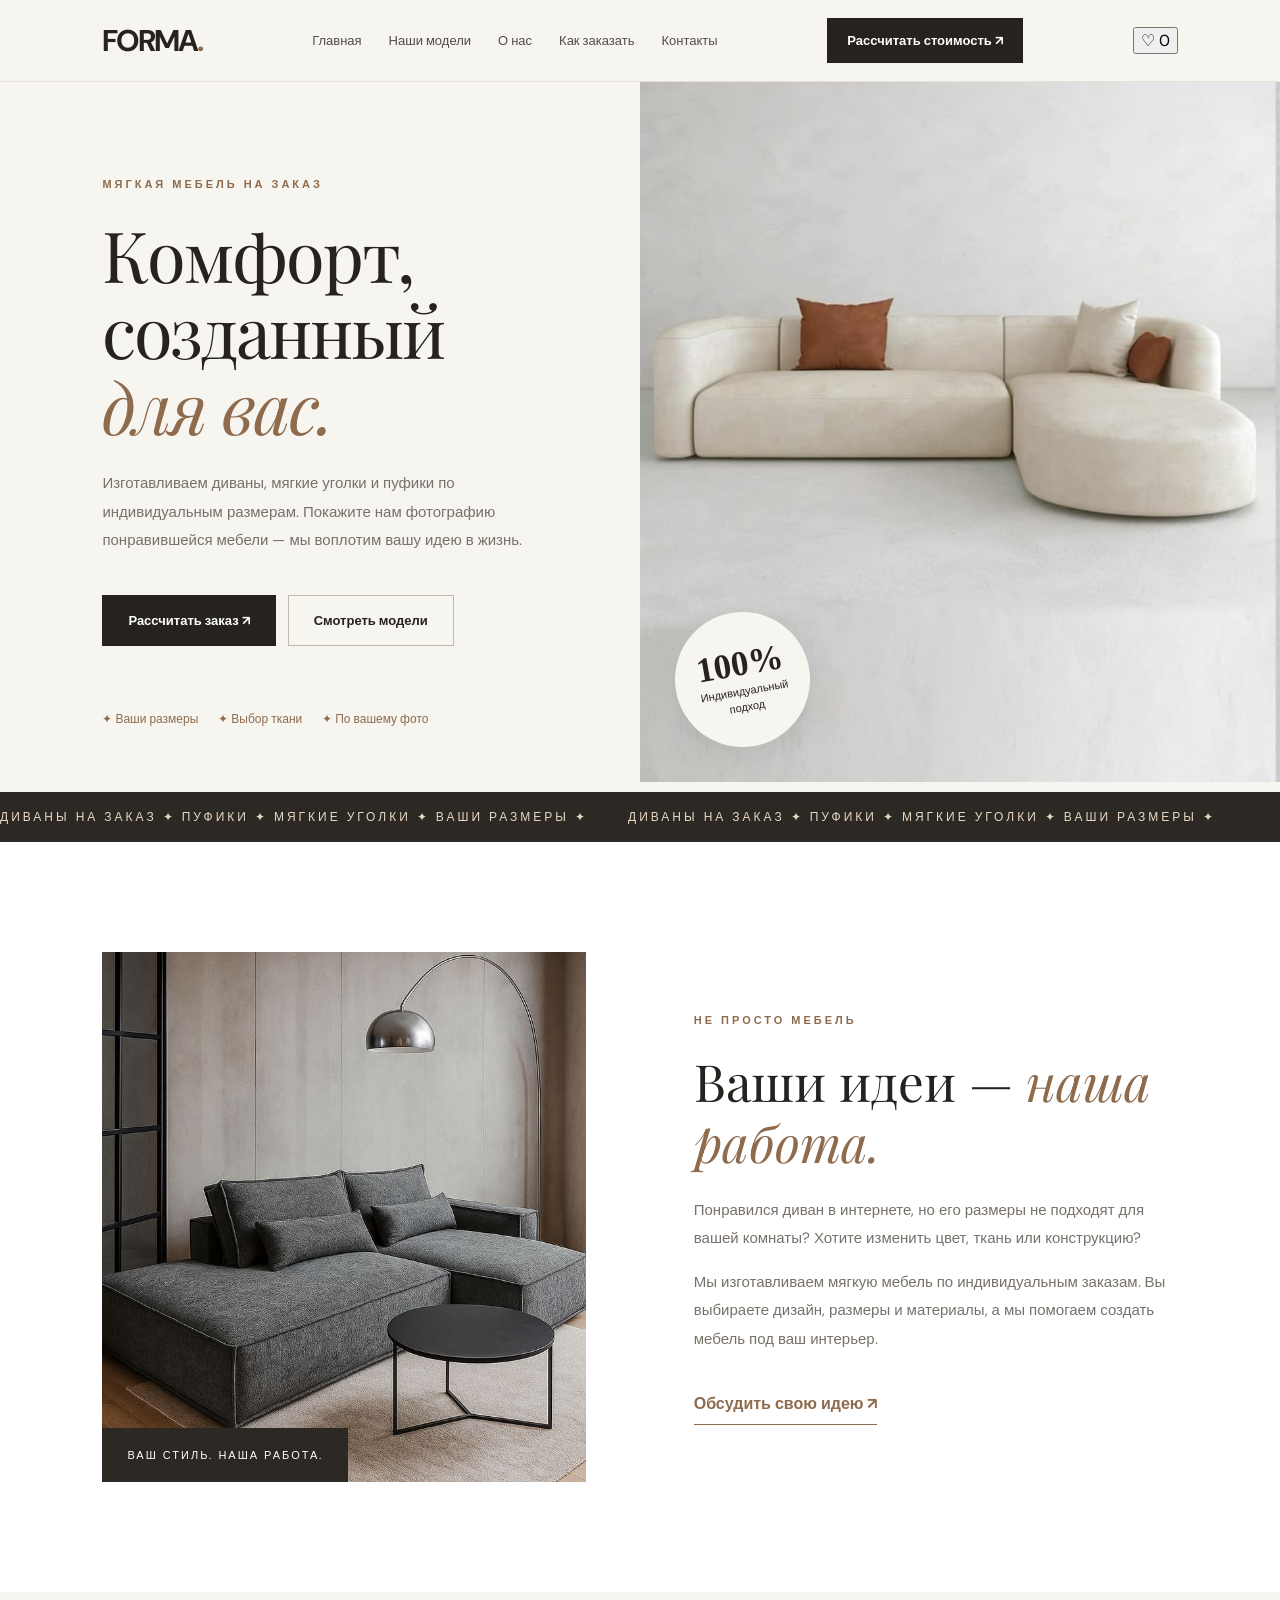
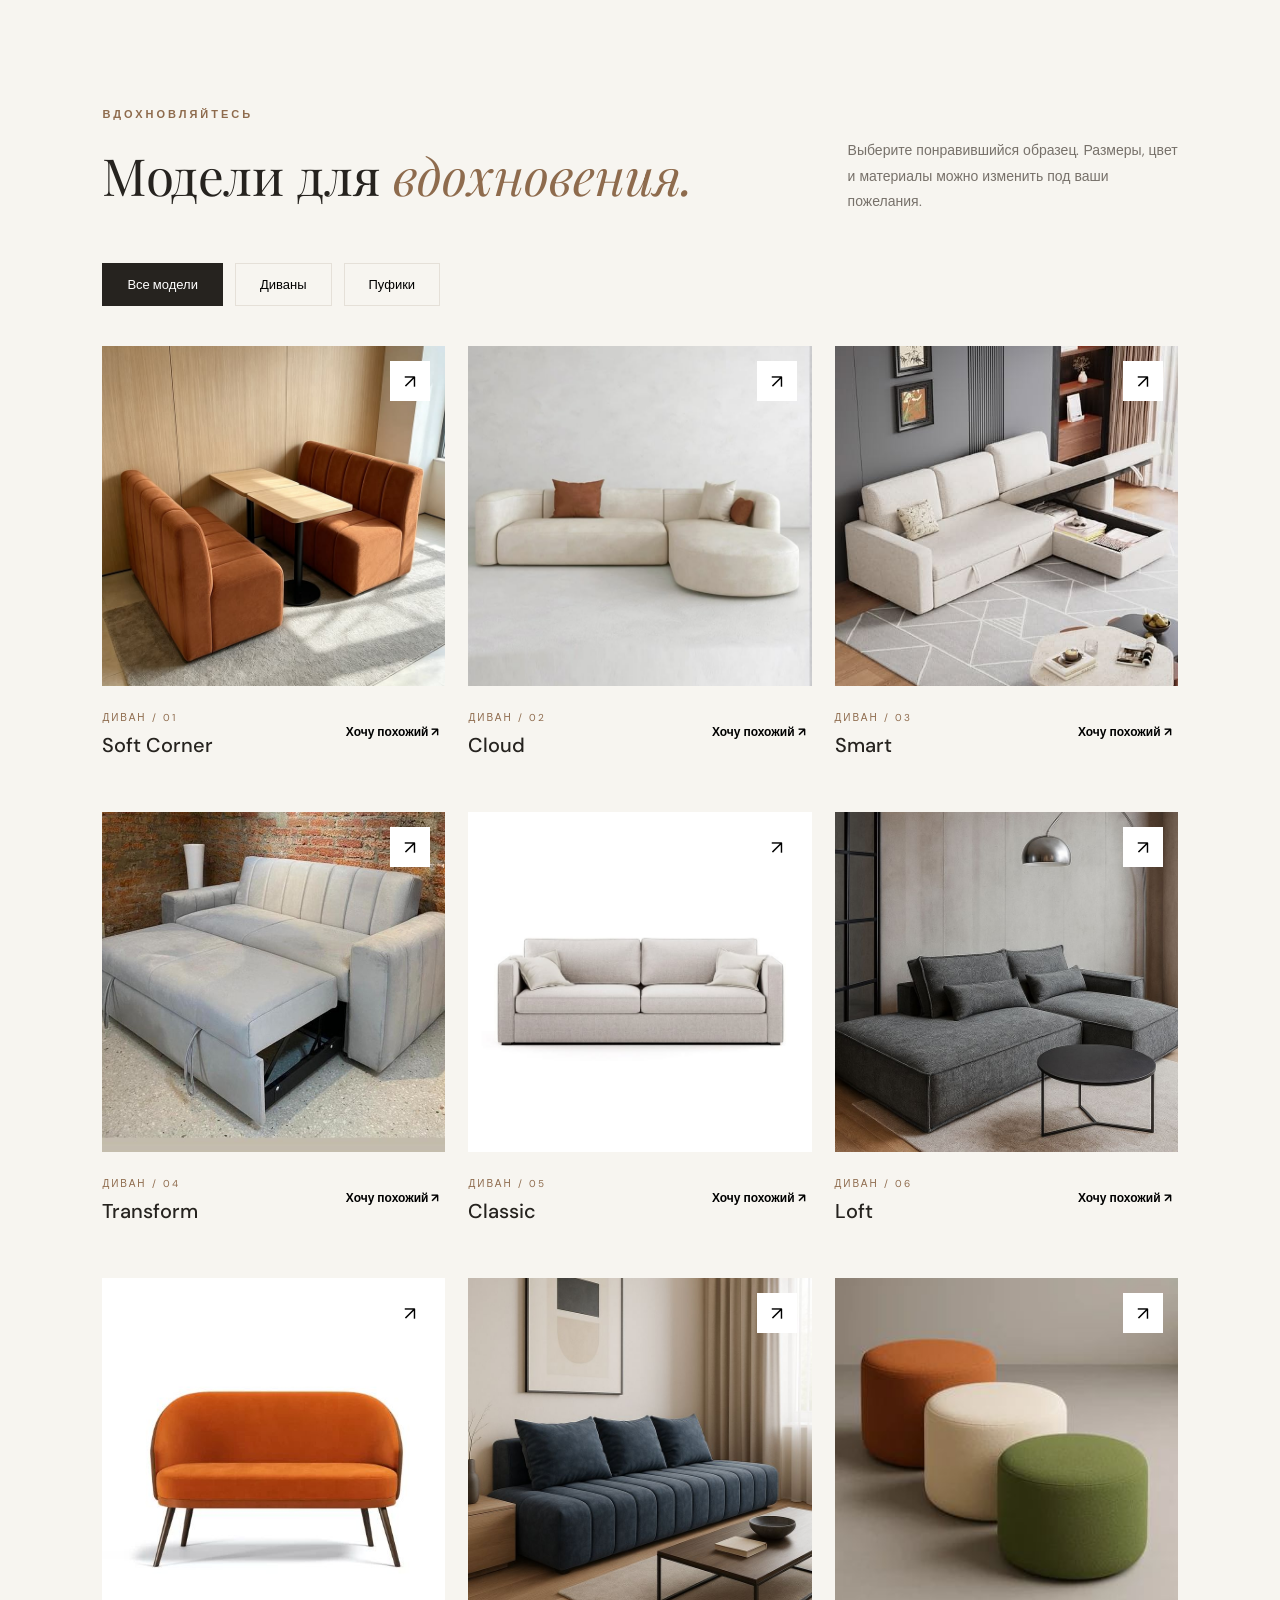
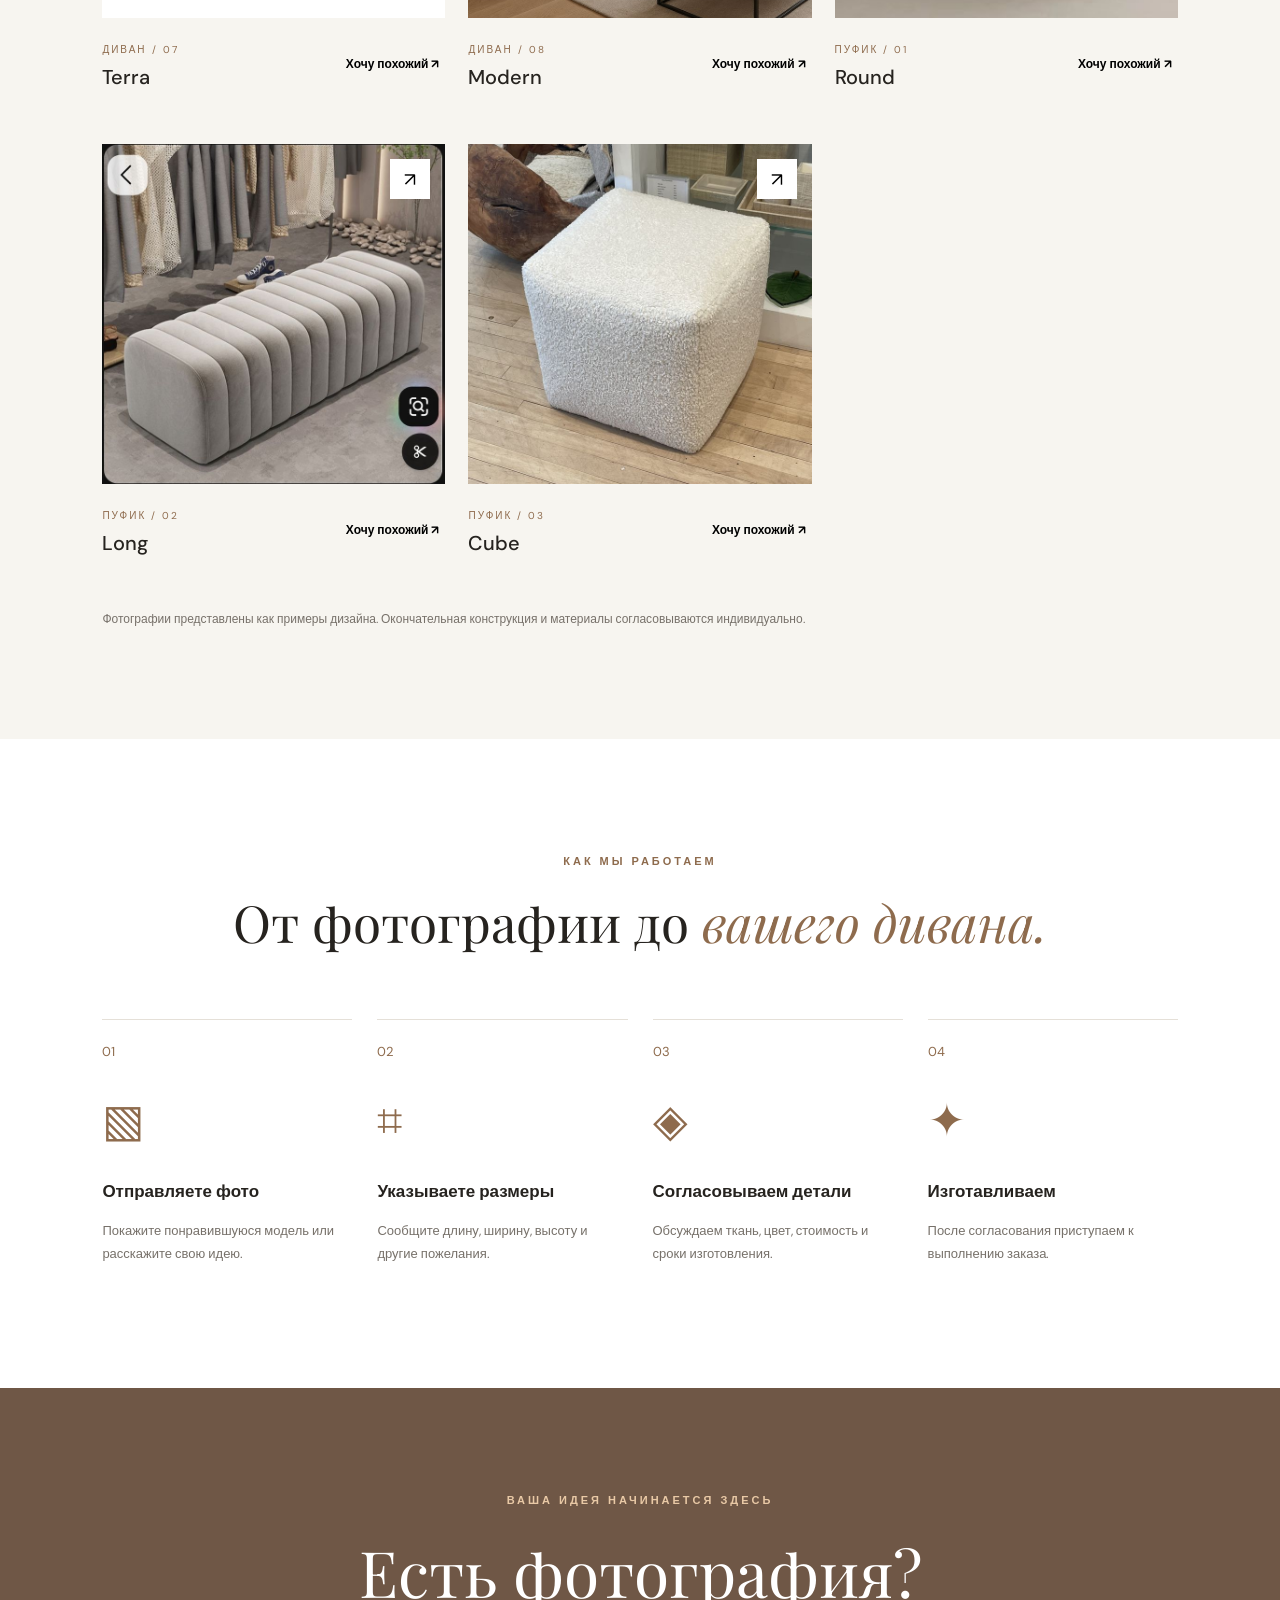
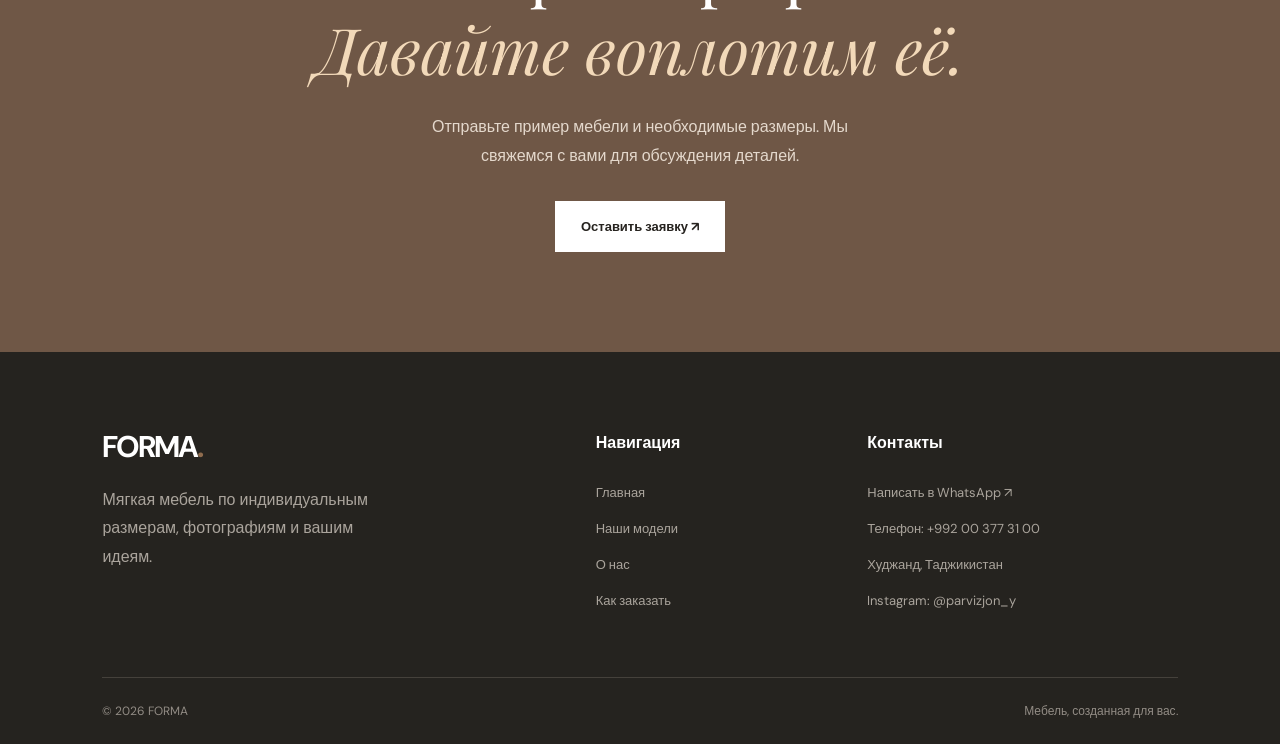
==== index.html @ aa1c5885 "Add files via upload" ====
<!DOCTYPE html>
<html lang="ru">
<head>
    <meta charset="UTF-8">
    <meta name="viewport" content="width=device-width, initial-scale=1.0">
    <title>FORMA — Мягкая мебель на заказ</title>
    <link rel="stylesheet" href="style.css">
    <script src="script.js" defer></script>
</head>
<body>

<header class="header">
    <a href="#home" class="logo">FORMA<span>.</span></a>

    <nav class="nav" id="nav">
        <a href="#home">Главная</a>
        <a href="#gallery">Наши модели</a>
        <a href="#about">О нас</a>
        <a href="#steps">Как заказать</a>
        <a href="#contacts">Контакты</a>
    </nav>

    <button class="btn btn-dark header-order open-order">
        Рассчитать стоимость ↗
    </button>

    <button class="favorites-header" id="favoritesButton"
        type="button" aria-label="Показать избранное">
    ♡
    <span id="favoritesCount">0</span>
</button>

    <button class="menu-btn" id="menuBtn" aria-label="Меню">☰</button>
</header>

<main>

    <!-- ГЛАВНЫЙ ЭКРАН -->

    <section class="hero" id="home">

        <div class="hero-content">
            <span class="eyebrow">МЯГКАЯ МЕБЕЛЬ НА ЗАКАЗ</span>

            <h1>
                Комфорт,
                созданный
                <em>для вас.</em>
            </h1>

            <p>
                Изготавливаем диваны, мягкие уголки и пуфики
                по индивидуальным размерам.
                Покажите нам фотографию понравившейся мебели —
                мы воплотим вашу идею в жизнь.
            </p>

            <div class="hero-buttons">
                <button class="btn btn-dark open-order">
                    Рассчитать заказ ↗
                </button>

                <a href="#gallery" class="btn btn-outline">
                    Смотреть модели
                </a>
            </div>

            <div class="hero-features">
                <span>✦ Ваши размеры</span>
                <span>✦ Выбор ткани</span>
                <span>✦ По вашему фото</span>
            </div>
        </div>

        <div class="hero-image">
            <img src="images/divan2.jpg" alt="Мягкая мебель на заказ">

            <div class="hero-badge">
                <strong>100%</strong>
                <span>Индивидуальный подход</span>
            </div>
        </div>

    </section>

    <!-- БЕГУЩАЯ СТРОКА -->

    <div class="marquee">
        <div class="marquee-track">
            <span>ДИВАНЫ НА ЗАКАЗ ✦ ПУФИКИ ✦ МЯГКИЕ УГОЛКИ ✦ ВАШИ РАЗМЕРЫ ✦ </span>
            <span>ДИВАНЫ НА ЗАКАЗ ✦ ПУФИКИ ✦ МЯГКИЕ УГОЛКИ ✦ ВАШИ РАЗМЕРЫ ✦ </span>
        </div>
    </div>

    <!-- О НАС -->

    <section class="about section" id="about">

        <div class="about-image">
            <img src="images/divan6.jpg" alt="Современный диван">
            <div class="image-caption">ВАШ СТИЛЬ. НАША РАБОТА.</div>
        </div>

        <div class="about-content">
            <span class="eyebrow">НЕ ПРОСТО МЕБЕЛЬ</span>

            <h2>Ваши идеи — <em>наша работа.</em></h2>

            <p>
                Понравился диван в интернете, но его размеры
                не подходят для вашей комнаты? Хотите изменить
                цвет, ткань или конструкцию?
            </p>

            <p>
                Мы изготавливаем мягкую мебель по индивидуальным
                заказам. Вы выбираете дизайн, размеры и материалы,
                а мы помогаем создать мебель под ваш интерьер.
            </p>

            <button class="text-button open-order">
                Обсудить свою идею ↗
            </button>
        </div>

    </section>

    <!-- ГАЛЕРЕЯ -->

    <section class="gallery-section section" id="gallery">

        <div class="section-heading">
            <div>
                <span class="eyebrow">ВДОХНОВЛЯЙТЕСЬ</span>
                <h2>Модели для <em>вдохновения.</em></h2>
            </div>

            <p>
                Выберите понравившийся образец.
                Размеры, цвет и материалы можно
                изменить под ваши пожелания.
            </p>
        </div>

        <div class="filters">
            <button class="filter active" data-filter="all">Все модели</button>
            <button class="filter" data-filter="sofa">Диваны</button>
            <button class="filter" data-filter="puff">Пуфики</button>
        </div>

        <div class="gallery-grid">

            <!-- ДИВАН 1 -->
            <article class="product" data-category="sofa" data-name="Soft Corner">
                <div class="product-image">
                    <img src="images/divan1.jpg" alt="Диван Soft Corner" loading="lazy">
                    <button class="zoom-btn" aria-label="Увеличить">↗</button>
                    <button class="favorite-btn"
        type="button"
        aria-label="Добавить в избранное"
        aria-pressed="false">
    ♡
</button>   
                </div>
                <div class="product-info">
                    <div><small>ДИВАН / 01</small><h3>Soft Corner</h3></div>
                    <button class="choose-btn">Хочу похожий ↗</button>
                </div>
            </article>

            <!-- ДИВАН 2 -->
            <article class="product" data-category="sofa" data-name="Cloud">
                <div class="product-image">
                    <img src="images/divan2.jpg" alt="Диван Cloud" loading="lazy">
                    <button class="zoom-btn" aria-label="Увеличить">↗</button>
                </div>
                <div class="product-info">
                    <div><small>ДИВАН / 02</small><h3>Cloud</h3></div>
                    <button class="choose-btn">Хочу похожий ↗</button>
                </div>
            </article>

            <!-- ДИВАН 3 -->
            <article class="product" data-category="sofa" data-name="Smart">
                <div class="product-image">
                    <img src="images/divan3.jpg" alt="Диван Smart" loading="lazy">
                    <button class="zoom-btn" aria-label="Увеличить">↗</button>
                </div>
                <div class="product-info">
                    <div><small>ДИВАН / 03</small><h3>Smart</h3></div>
                    <button class="choose-btn">Хочу похожий ↗</button>
                </div>
            </article>

            <!-- ДИВАН 4 -->
            <article class="product" data-category="sofa" data-name="Transform">
                <div class="product-image">
                    <img src="images/divan4.jpg" alt="Диван Transform" loading="lazy">
                    <button class="zoom-btn" aria-label="Увеличить">↗</button>
                </div>
                <div class="product-info">
                    <div><small>ДИВАН / 04</small><h3>Transform</h3></div>
                    <button class="choose-btn">Хочу похожий ↗</button>
                </div>
            </article>

            <!-- ДИВАН 5 -->
            <article class="product" data-category="sofa" data-name="Classic">
                <div class="product-image">
                    <img src="images/divan5.jpg" alt="Диван Classic" loading="lazy">
                    <button class="zoom-btn" aria-label="Увеличить">↗</button>
                </div>
                <div class="product-info">
                    <div><small>ДИВАН / 05</small><h3>Classic</h3></div>
                    <button class="choose-btn">Хочу похожий ↗</button>
                </div>
            </article>

            <!-- ДИВАН 6 -->
            <article class="product" data-category="sofa" data-name="Loft">
                <div class="product-image">
                    <img src="images/divan6.jpg" alt="Диван Loft" loading="lazy">
                    <button class="zoom-btn" aria-label="Увеличить">↗</button>
                </div>
                <div class="product-info">
                    <div><small>ДИВАН / 06</small><h3>Loft</h3></div>
                    <button class="choose-btn">Хочу похожий ↗</button>
                </div>
            </article>

            <!-- ДИВАН 7 -->
            <article class="product" data-category="sofa" data-name="Terra">
                <div class="product-image">
                    <img src="images/divan7.jpg" alt="Диван Terra" loading="lazy">
                    <button class="zoom-btn" aria-label="Увеличить">↗</button>
                </div>
                <div class="product-info">
                    <div><small>ДИВАН / 07</small><h3>Terra</h3></div>
                    <button class="choose-btn">Хочу похожий ↗</button>
                </div>
            </article>

            <!-- ДИВАН 8 -->
            <article class="product" data-category="sofa" data-name="Modern">
                <div class="product-image">
                    <img src="images/divan8.jpg" alt="Диван Modern" loading="lazy">
                    <button class="zoom-btn" aria-label="Увеличить">↗</button>
                </div>
                <div class="product-info">
                    <div><small>ДИВАН / 08</small><h3>Modern</h3></div>
                    <button class="choose-btn">Хочу похожий ↗</button>
                </div>
            </article>

            <!-- ПУФИК 1 -->
            <article class="product" data-category="puff" data-name="Round">
                <div class="product-image">
                    <img src="images/puff1.jpg" alt="Пуфики Round" loading="lazy">
                    <button class="zoom-btn" aria-label="Увеличить">↗</button>
                </div>
                <div class="product-info">
                    <div><small>ПУФИК / 01</small><h3>Round</h3></div>
                    <button class="choose-btn">Хочу похожий ↗</button>
                </div>
            </article>

            <!-- ПУФИК 2 -->
            <article class="product" data-category="puff" data-name="Long">
                <div class="product-image">
                    <img src="images/puff2.jpg" alt="Пуфик Long" loading="lazy">
                    <button class="zoom-btn" aria-label="Увеличить">↗</button>
                </div>
                <div class="product-info">
                    <div><small>ПУФИК / 02</small><h3>Long</h3></div>
                    <button class="choose-btn">Хочу похожий ↗</button>
                </div>
            </article>

            <!-- ПУФИК 3 -->
            <article class="product" data-category="puff" data-name="Cube">
                <div class="product-image">
                    <img src="images/puff3.jpg" alt="Пуфик Cube" loading="lazy">
                    <button class="zoom-btn" aria-label="Увеличить">↗</button>
                </div>
                <div class="product-info">
                    <div><small>ПУФИК / 03</small><h3>Cube</h3></div>
                    <button class="choose-btn">Хочу похожий ↗</button>
                </div>
            </article>

        </div>

        <p class="gallery-note">
            Фотографии представлены как примеры дизайна.
            Окончательная конструкция и материалы согласовываются индивидуально.
        </p>
    </section>

    <!-- ЭТАПЫ -->

    <section class="steps-section section" id="steps">

        <div class="center-heading">
            <span class="eyebrow">КАК МЫ РАБОТАЕМ</span>
            <h2>От фотографии до <em>вашего дивана.</em></h2>
        </div>

        <div class="steps-grid">

            <div class="step">
                <span class="step-number">01</span>
                <div class="step-icon">▧</div>
                <h3>Отправляете фото</h3>
                <p>Покажите понравившуюся модель или расскажите свою идею.</p>
            </div>

            <div class="step">
                <span class="step-number">02</span>
                <div class="step-icon">⌗</div>
                <h3>Указываете размеры</h3>
                <p>Сообщите длину, ширину, высоту и другие пожелания.</p>
            </div>

            <div class="step">
                <span class="step-number">03</span>
                <div class="step-icon">◈</div>
                <h3>Согласовываем детали</h3>
                <p>Обсуждаем ткань, цвет, стоимость и сроки изготовления.</p>
            </div>

            <div class="step">
                <span class="step-number">04</span>
                <div class="step-icon">✦</div>
                <h3>Изготавливаем</h3>
                <p>После согласования приступаем к выполнению заказа.</p>
            </div>

        </div>
    </section>

    <!-- ПРИЗЫВ К ЗАКАЗУ -->

    <section class="cta">
        <span class="eyebrow">ВАША ИДЕЯ НАЧИНАЕТСЯ ЗДЕСЬ</span>

        <h2>
            Есть фотография?<br>
            <em>Давайте воплотим её.</em>
        </h2>

        <p>
            Отправьте пример мебели и необходимые размеры.
            Мы свяжемся с вами для обсуждения деталей.
        </p>

        <button class="btn btn-light open-order">
            Оставить заявку ↗
        </button>
    </section>

</main>

<!-- ПОДВАЛ -->

<footer id="contacts">

    <div class="footer-grid">

        <div class="footer-brand">
            <a href="#home" class="logo">FORMA<span>.</span></a>
            <p>
                Мягкая мебель по индивидуальным размерам,
                фотографиям и вашим идеям.
            </p>
        </div>

        <div class="footer-column">
            <h4>Навигация</h4>
            <a href="#home">Главная</a>
            <a href="#gallery">Наши модели</a>
            <a href="#about">О нас</a>
            <a href="#steps">Как заказать</a>
        </div>

        <div class="footer-column">
            <h4>Контакты</h4>
            <a href="#" id="footerWhatsapp">Написать в WhatsApp ↗</a>
            <p>Телефон: +992 00 377 31 00</p>
            <p>Худжанд, Таджикистан</p>
            <p>
    Instagram:
    <a href="https://www.instagram.com/parvizjon_y/"
       target="_blank" rel="noopener noreferrer">
        @parvizjon_y
    </a>
</p>
        </div>

    </div>

    <div class="footer-bottom">
        <span>© 2026 FORMA</span>
        <span>Мебель, созданная для вас.</span>
    </div>

</footer>

<!-- ФОРМА ЗАКАЗА -->

<div class="modal" id="orderModal" role="dialog"
     aria-modal="true" aria-label="Форма заказа">

    <div class="modal-content">

        <button class="close-modal" id="closeModal"
                aria-label="Закрыть">×</button>

        <span class="eyebrow">ИНДИВИДУАЛЬНЫЙ ЗАКАЗ</span>

        <h2>Расскажите о вашей <em>идее.</em></h2>

        <p class="form-intro">
            Заполните форму, чтобы подготовить заявку в WhatsApp.
        </p>

        <form id="orderForm">

            <div class="form-row">

                <div class="field">
                    <label for="clientName">Ваше имя *</label>
                    <input type="text" id="clientName"
                           placeholder="Ваше имя" required>
                </div>

                <div class="field">
                    <label for="clientPhone">Телефон *</label>
                    <input type="tel" id="clientPhone"
                           placeholder="+992 ..." required>
                </div>

            </div>

            <div class="field">
                <label for="furnitureType">Тип мебели</label>
                <select id="furnitureType">
                    <option>Диван</option>
                    <option>Угловой диван</option>
                    <option>Пуфик</option>
                    <option>Банкетка</option>
                    <option>Другое</option>
                </select>
            </div>

            <div class="field">
                <label for="selectedModel">Выбранная модель</label>
                <input type="text" id="selectedModel"
                       placeholder="Название или своя идея">
            </div>

            <label class="dimensions-label">
                Размеры в сантиметрах
            </label>

            <div class="form-row dimensions">

                <div class="field">
                    <input type="number" id="length"
                           min="1" placeholder="Длина">
                </div>

                <div class="field">
                    <input type="number" id="width"
                           min="1" placeholder="Ширина">
                </div>

                <div class="field">
                    <input type="number" id="height"
                           min="1" placeholder="Высота">
                </div>

            </div>

            <div class="field">
                <label for="fabric">Ткань и цвет</label>
                <input type="text" id="fabric"
                       placeholder="Например: бежевый велюр">
            </div>

            <div class="field">
                <label for="referencePhoto">Фотография мебели</label>

                <label class="upload-area" for="referencePhoto">
                    <span>＋</span>
                    <strong>Выбрать фотографию</strong>
                    <small id="fileName">JPG, PNG или WEBP</small>
                </label>

                <input type="file" id="referencePhoto"
                       accept="image/*" hidden>
            </div>

            <div class="field">
                <label for="comment">Дополнительные пожелания</label>
                <textarea id="comment" rows="4"
                    placeholder="Например: нужны ящики для хранения"></textarea>
            </div>

            <button type="submit" class="btn btn-dark submit-btn">
                Продолжить в WhatsApp ↗
            </button>

            <p class="form-note">
                Фотографию нужно будет прикрепить в WhatsApp вручную.
            </p>

        </form>

    </div>
</div>

<!-- УВЕЛИЧЕНИЕ ФОТО -->

<div class="lightbox" id="lightbox">
    <button class="lightbox-close" id="closeLightbox"
            aria-label="Закрыть">×</button>
    <img id="lightboxImage" alt="Увеличенная фотография">
</div>

</body>
</html>
---- style.css ----
@import url('https://fonts.googleapis.com/css2?family=DM+Sans:wght@400;500;600;700&family=Playfair+Display:ital,wght@0,400;0,500;0,600;1,400;1,500&display=swap');

:root {
    --bg: #f7f5f0;
    --white: #ffffff;
    --text: #26231f;
    --muted: #77716a;
    --brown: #8e6b4d;
    --line: #e5e0d8;
}

* {
    box-sizing: border-box;
}

html {
    scroll-behavior: smooth;
    scroll-padding-top: 85px;
}

body {
    margin: 0;
    background: var(--bg);
    color: var(--text);
    font-family: 'DM Sans', Arial, sans-serif;
}

body.no-scroll {
    overflow: hidden;
}

button, input, select, textarea {
    font: inherit;
}

button {
    cursor: pointer;
}

a {
    color: inherit;
    text-decoration: none;
}

img {
    display: block;
    width: 100%;
}

h1, h2, h3, p {
    margin-top: 0;
}

h1, h2 {
    font-family: 'Playfair Display', Georgia, serif;
    font-weight: 400;
}

h1 em, h2 em {
    color: var(--brown);
    font-weight: 400;
}

.section {
    padding: 110px 8%;
}

.eyebrow {
    color: var(--brown);
    font-size: 11px;
    font-weight: 700;
    letter-spacing: 3px;
}

.btn {
    display: inline-flex;
    align-items: center;
    justify-content: center;
    gap: 20px;
    border: 1px solid transparent;
    padding: 16px 25px;
    font-size: 13px;
    font-weight: 700;
    transition: 0.3s;
}

.btn:hover {
    transform: translateY(-3px);
}

.btn-dark {
    background: var(--text);
    color: white;
}

.btn-dark:hover {
    background: var(--brown);
}

.btn-outline {
    background: transparent;
    border-color: #bfb8ae;
}

.btn-outline:hover {
    background: white;
}

.btn-light {
    background: white;
    color: var(--text);
}

.btn-light:hover {
    background: #e9d9c7;
}

/* ШАПКА */

.header {
    height: 82px;
    padding: 0 8%;
    display: flex;
    align-items: center;
    justify-content: space-between;
    background: rgba(247,245,240,0.96);
    border-bottom: 1px solid var(--line);
    position: sticky;
    top: 0;
    z-index: 100;
    backdrop-filter: blur(15px);
}

.logo {
    font-size: 30px;
    font-weight: 700;
    letter-spacing: -2px;
}

.logo span {
    color: var(--brown);
}

.nav {
    display: flex;
    align-items: center;
    gap: 27px;
}

.nav a {
    font-size: 13px;
    color: #514d47;
    transition: 0.3s;
}

.nav a:hover {
    color: var(--brown);
}

.header-order {
    padding: 13px 19px;
}

.menu-btn {
    display: none;
    border: none;
    background: none;
    font-size: 29px;
}

/* ГЛАВНЫЙ ЭКРАН */

.hero {
    display: grid;
    grid-template-columns: 1fr 1fr;
    min-height: 680px;
}

.hero-content {
    padding: 95px 8% 65px 16%;
    display: flex;
    flex-direction: column;
    align-items: flex-start;
    justify-content: center;
}

.hero h1 {
    font-size: clamp(54px, 5.5vw, 86px);
    line-height: 1.08;
    letter-spacing: -2px;
    margin: 25px 0;
}

.hero h1 em {
    display: block;
}

.hero-content > p {
    max-width: 470px;
    color: var(--muted);
    line-height: 1.9;
    font-size: 15px;
}

.hero-buttons {
    display: flex;
    gap: 12px;
    flex-wrap: wrap;
    margin-top: 25px;
}

.hero-features {
    display: flex;
    gap: 20px;
    flex-wrap: wrap;
    margin-top: 65px;
    color: var(--brown);
    font-size: 12px;
}

.hero-image {
    height: 700px;
    position: relative;
    overflow: hidden;
    background: #e7e2da;
}

.hero-image > img {
    height: 100%;
    object-fit: cover;
    object-position: center 65%;
    transition: transform 1s;
}

.hero-image:hover > img {
    transform: scale(1.04);
}

.hero-badge {
    position: absolute;
    bottom: 35px;
    left: 35px;
    width: 135px;
    height: 135px;
    background: var(--bg);
    border-radius: 50%;
    display: flex;
    flex-direction: column;
    justify-content: center;
    align-items: center;
    text-align: center;
    transform: rotate(-10deg);
    box-shadow: 0 10px 30px #00000015;
}

.hero-badge strong {
    font-family: Georgia, serif;
    font-size: 35px;
}

.hero-badge span {
    font-size: 11px;
    max-width: 90px;
    line-height: 1.4;
}

/* БЕГУЩАЯ СТРОКА */

.marquee {
    overflow: hidden;
    background: #2c2925;
    color: #e9d7c2;
    padding: 17px 0;
}

.marquee-track {
    display: flex;
    width: max-content;
    animation: marquee 30s linear infinite;
}

.marquee-track span {
    flex-shrink: 0;
    font-size: 12px;
    letter-spacing: 3px;
    padding-right: 40px;
}

@keyframes marquee {
    to {
        transform: translateX(-50%);
    }
}

/* О НАС */

.about {
    display: grid;
    grid-template-columns: 1fr 1fr;
    align-items: center;
    gap: 10%;
    background: white;
}

.about-image {
    position: relative;
}

.about-image img {
    height: 530px;
    object-fit: cover;
}

.image-caption {
    position: absolute;
    bottom: 0;
    left: 0;
    background: #2c2925;
    color: white;
    padding: 20px 25px;
    font-size: 11px;
    letter-spacing: 2px;
}

.about-content h2,
.section-heading h2,
.center-heading h2 {
    font-size: clamp(37px, 4vw, 57px);
    line-height: 1.2;
    margin: 22px 0;
}

.about-content p {
    color: var(--muted);
    line-height: 1.9;
    font-size: 15px;
}

.text-button {
    margin-top: 25px;
    background: none;
    border: none;
    border-bottom: 1px solid var(--brown);
    padding: 0 0 10px;
    color: var(--brown);
    font-weight: 700;
}

/* ГАЛЕРЕЯ */

.gallery-section {
    background: var(--bg);
}

.section-heading {
    display: flex;
    justify-content: space-between;
    align-items: end;
    gap: 30px;
}

.section-heading > p {
    max-width: 330px;
    color: var(--muted);
    line-height: 1.8;
    font-size: 14px;
}

.filters {
    display: flex;
    gap: 12px;
    margin: 35px 0 40px;
    flex-wrap: wrap;
}

.filter {
    padding: 12px 24px;
    border: 1px solid var(--line);
    background: transparent;
    font-size: 13px;
    transition: 0.3s;
}

.filter:hover,
.filter.active {
    background: var(--text);
    color: white;
    border-color: var(--text);
}

.gallery-grid {
    display: grid;
    grid-template-columns: repeat(3, minmax(0, 1fr));
    gap: 35px 23px;
}

.product {
    min-width: 0;
}

.product.hidden {
    display: none;
}

.product-image {
    height: 340px;
    background: #ebe7e1;
    position: relative;
    overflow: hidden;
}

.product-image img {
    width: 100%;
    height: 100%;
    object-fit: cover;
    transition: transform 0.6s;
}

.product:hover .product-image img {
    transform: scale(1.07);
}

.zoom-btn {
    position: absolute;
    top: 15px;
    right: 15px;
    border: none;
    background: white;
    width: 40px;
    height: 40px;
    font-size: 19px;
    transition: 0.3s;
}

.zoom-btn:hover {
    background: var(--text);
    color: white;
}

.product-info {
    display: flex;
    justify-content: space-between;
    align-items: center;
    gap: 10px;
    padding: 19px 0;
}

.product-info small {
    color: var(--brown);
    font-size: 10px;
    letter-spacing: 2px;
}

.product-info h3 {
    font-size: 20px;
    margin: 6px 0 0;
    font-weight: 500;
}

.choose-btn {
    border: none;
    background: none;
    font-size: 12px;
    font-weight: 700;
    white-space: nowrap;
    transition: 0.3s;
}

.choose-btn:hover {
    color: var(--brown);
}

.gallery-note {
    margin: 35px 0 0;
    color: var(--muted);
    font-size: 12px;
    line-height: 1.6;
}

/* ЭТАПЫ ЗАКАЗА */

.steps-section {
    background: white;
}

.center-heading {
    text-align: center;
    margin-bottom: 65px;
}

.steps-grid {
    display: grid;
    grid-template-columns: repeat(4, minmax(0, 1fr));
    gap: 25px;
}

.step {
    border-top: 1px solid var(--line);
    padding-top: 20px;
}

.step-number {
    color: var(--brown);
    font-size: 13px;
}

.step-icon {
    font-size: 45px;
    margin: 30px 0;
    font-weight: 300;
    color: var(--brown);
}

.step h3 {
    font-size: 17px;
}

.step p {
    color: var(--muted);
    line-height: 1.8;
    font-size: 13px;
}

/* БЛОК ЗАКАЗА */

.cta {
    background: #6f5746;
    color: white;
    padding: 100px 20px;
    text-align: center;
}

.cta .eyebrow {
    color: #e9c9a6;
}

.cta h2 {
    font-size: clamp(42px, 5vw, 70px);
    line-height: 1.2;
    margin: 25px 0;
}

.cta h2 em {
    color: #f2d9b9;
}

.cta p {
    color: #e4d8cc;
    line-height: 1.8;
    max-width: 460px;
    margin: 0 auto 30px;
}

/* ПОДВАЛ */

footer {
    background: #25231f;
    color: white;
    padding: 75px 8% 25px;
}

.footer-grid {
    display: grid;
    grid-template-columns: 2fr 1fr 1.4fr;
    gap: 50px;
}

.footer-brand p {
    max-width: 300px;
    color: #aaa49c;
    line-height: 1.8;
    margin-top: 20px;
}

.footer-column {
    display: flex;
    flex-direction: column;
    align-items: flex-start;
    gap: 14px;
}

.footer-column h4 {
    margin: 5px 0 15px;
}

.footer-column a,
.footer-column p {
    color: #aaa49c;
    font-size: 13px;
    margin: 0;
    line-height: 1.7;
}

.footer-column a:hover {
    color: white;
}

.footer-bottom {
    border-top: 1px solid #45413b;
    margin-top: 65px;
    padding-top: 25px;
    display: flex;
    justify-content: space-between;
    gap: 15px;
    color: #928c85;
    font-size: 12px;
}

/* ФОРМА ЗАКАЗА */

.modal,
.lightbox {
    position: fixed;
    inset: 0;
    z-index: 300;
    background: rgba(20,18,16,0.8);
    display: none;
    align-items: center;
    justify-content: center;
    padding: 20px;
}

.modal.show,
.lightbox.show {
    display: flex;
}

.modal-content {
    width: 650px;
    max-width: 100%;
    max-height: 92vh;
    overflow-y: auto;
    background: var(--bg);
    padding: 40px;
    position: relative;
    animation: modalIn 0.3s ease;
}

@keyframes modalIn {
    from {
        opacity: 0;
        transform: translateY(25px);
    }
    to {
        opacity: 1;
        transform: translateY(0);
    }
}

.close-modal {
    position: absolute;
    right: 20px;
    top: 15px;
    border: none;
    background: none;
    font-size: 30px;
}

.modal-content h2 {
    font-size: 38px;
    margin: 15px 0;
}

.form-intro {
    color: var(--muted);
    font-size: 13px;
    line-height: 1.6;
}

.form-row {
    display: grid;
    grid-template-columns: 1fr 1fr;
    gap: 15px;
}

.form-row.dimensions {
    grid-template-columns: repeat(3, minmax(0, 1fr));
}

.field {
    margin-top: 17px;
}

.field label,
.dimensions-label {
    display: block;
    font-size: 12px;
    font-weight: 700;
    margin-bottom: 8px;
}

.dimensions-label {
    margin-top: 20px;
}

.dimensions .field {
    margin-top: 0;
}

.field input,
.field select,
.field textarea {
    width: 100%;
    border: 1px solid #ddd7ce;
    padding: 13px;
    background: white;
    outline: none;
    border-radius: 0;
    font-size: 13px;
}

.field input:focus,
.field select:focus,
.field textarea:focus {
    border-color: var(--brown);
}

.field textarea {
    resize: vertical;
}

.upload-area {
    border: 1px dashed #b7a99a;
    background: #ede8e0;
    padding: 22px;
    text-align: center;
    cursor: pointer;
}

.upload-area span {
    display: block;
    font-size: 27px;
    color: var(--brown);
}

.upload-area strong,
.upload-area small {
    display: block;
}

.upload-area small {
    margin-top: 8px;
    color: var(--muted);
    overflow-wrap: anywhere;
}

.submit-btn {
    width: 100%;
    margin-top: 25px;
}

.form-note {
    font-size: 11px;
    color: var(--muted);
    text-align: center;
    line-height: 1.6;
}

/* УВЕЛИЧЕНИЕ ФОТО */

.lightbox {
    z-index: 400;
}

.lightbox img {
    width: auto;
    max-width: 95%;
    max-height: 88vh;
    object-fit: contain;
}

.lightbox-close {
    position: absolute;
    top: 15px;
    right: 25px;
    background: none;
    border: none;
    color: white;
    font-size: 40px;
}

/* ИСПРАВЛЕННАЯ АНИМАЦИЯ */

/* По умолчанию всё видно */
.reveal {
    opacity: 1;
    transform: none;
}

/* Анимация включается только при работе JS */
.js-ready .reveal {
    opacity: 0;
    transform: translateY(30px);
    transition: opacity 0.7s ease, transform 0.7s ease;
}

.js-ready .reveal.visible {
    opacity: 1;
    transform: translateY(0);
}

/* ПЛАНШЕТ */

@media (max-width: 1050px) {
    .nav {
        gap: 14px;
    }

    .nav a {
        font-size: 12px;
    }

    .header-order {
        display: none;
    }

    .hero-content {
        padding-left: 10%;
    }

    .gallery-grid {
        grid-template-columns: repeat(2, minmax(0, 1fr));
    }

    .steps-grid {
        grid-template-columns: repeat(2, minmax(0, 1fr));
    }
}

/* ТЕЛЕФОН */

@media (max-width: 750px) {
    .header {
        height: 70px;
        padding: 0 6%;
    }

    .menu-btn {
        display: block;
    }

    .nav {
        display: none;
        position: absolute;
        top: 70px;
        left: 0;
        right: 0;
        background: var(--bg);
        flex-direction: column;
        align-items: stretch;
        padding: 25px 7%;
        gap: 22px;
        box-shadow: 0 15px 25px #00000015;
    }

    .nav.open {
        display: flex;
    }

    .hero {
        grid-template-columns: 1fr;
    }

    .hero-content {
        padding: 65px 7%;
    }

    .hero h1 {
        font-size: clamp(48px, 10vw, 70px);
    }

    .hero-features {
        margin-top: 40px;
    }

    .hero-image {
        min-height: 440px;
        height: 440px;
    }

    .hero-badge {
        width: 110px;
        height: 110px;
        left: 20px;
        bottom: 20px;
    }

    .section {
        padding: 75px 6%;
    }

    .about {
        grid-template-columns: 1fr;
        gap: 40px;
    }

    .about-image img {
        height: 400px;
    }

    .section-heading {
        display: block;
    }

    .gallery-grid {
        gap: 20px 15px;
    }

    .product-image {
        height: 260px;
    }

    .product-info {
        align-items: flex-start;
        flex-direction: column;
    }

    .steps-grid {
        gap: 35px 20px;
    }

    .footer-grid {
        grid-template-columns: 1fr 1fr;
    }

    .footer-brand {
        grid-column: 1 / -1;
    }

    .footer-bottom {
        flex-direction: column;
    }
}

@media (max-width: 480px) {
    .hero-buttons {
        flex-direction: column;
        width: 100%;
    }

    .hero-buttons .btn {
        width: 100%;
    }

    .gallery-grid {
        grid-template-columns: 1fr;
    }

    .product-image {
        height: 350px;
    }

    .product-info {
        flex-direction: row;
        align-items: center;
    }

    .steps-grid {
        grid-template-columns: 1fr;
    }

    .footer-grid {
        grid-template-columns: 1fr;
    }

    .footer-brand {
        grid-column: auto;
    }

    .modal-content {
        padding: 30px 20px;
    }

    .form-row {
        grid-template-columns: 1fr;
        gap: 0;
    }

    .form-row.dimensions {
        grid-template-columns: repeat(3, minmax(0, 1fr));
        gap: 8px;
    }

    .dimensions input {
        padding: 10px 5px;
        font-size: 12px;
    }

    .modal-content h2 {
        font-size: 30px;
    }
}

@media (prefers-reduced-motion: reduce) {
    *, *::before, *::after {
        animation-duration: 0.01ms !important;
        transition-duration: 0.01ms !important;
        scroll-behavior: auto !important;
    }

    .js-ready .reveal {
        opacity: 1;
        transform: none;
    }
}
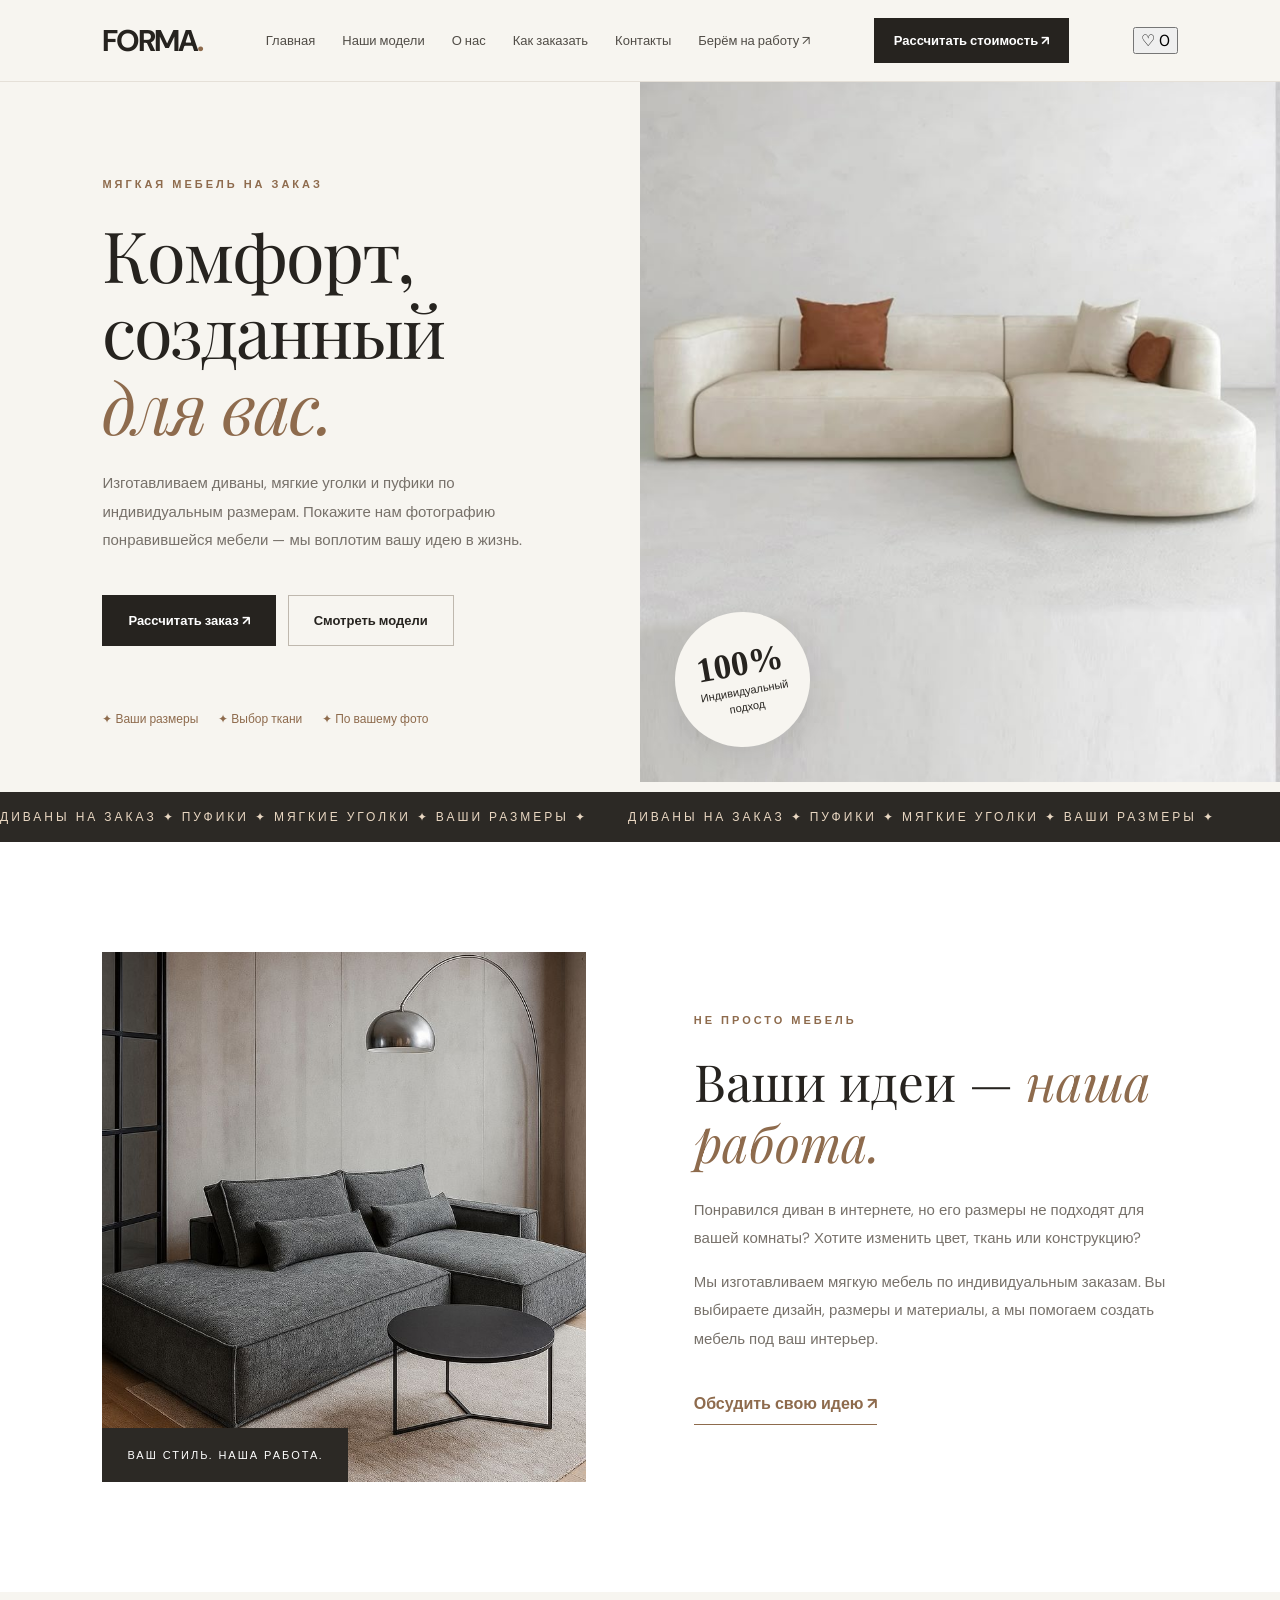
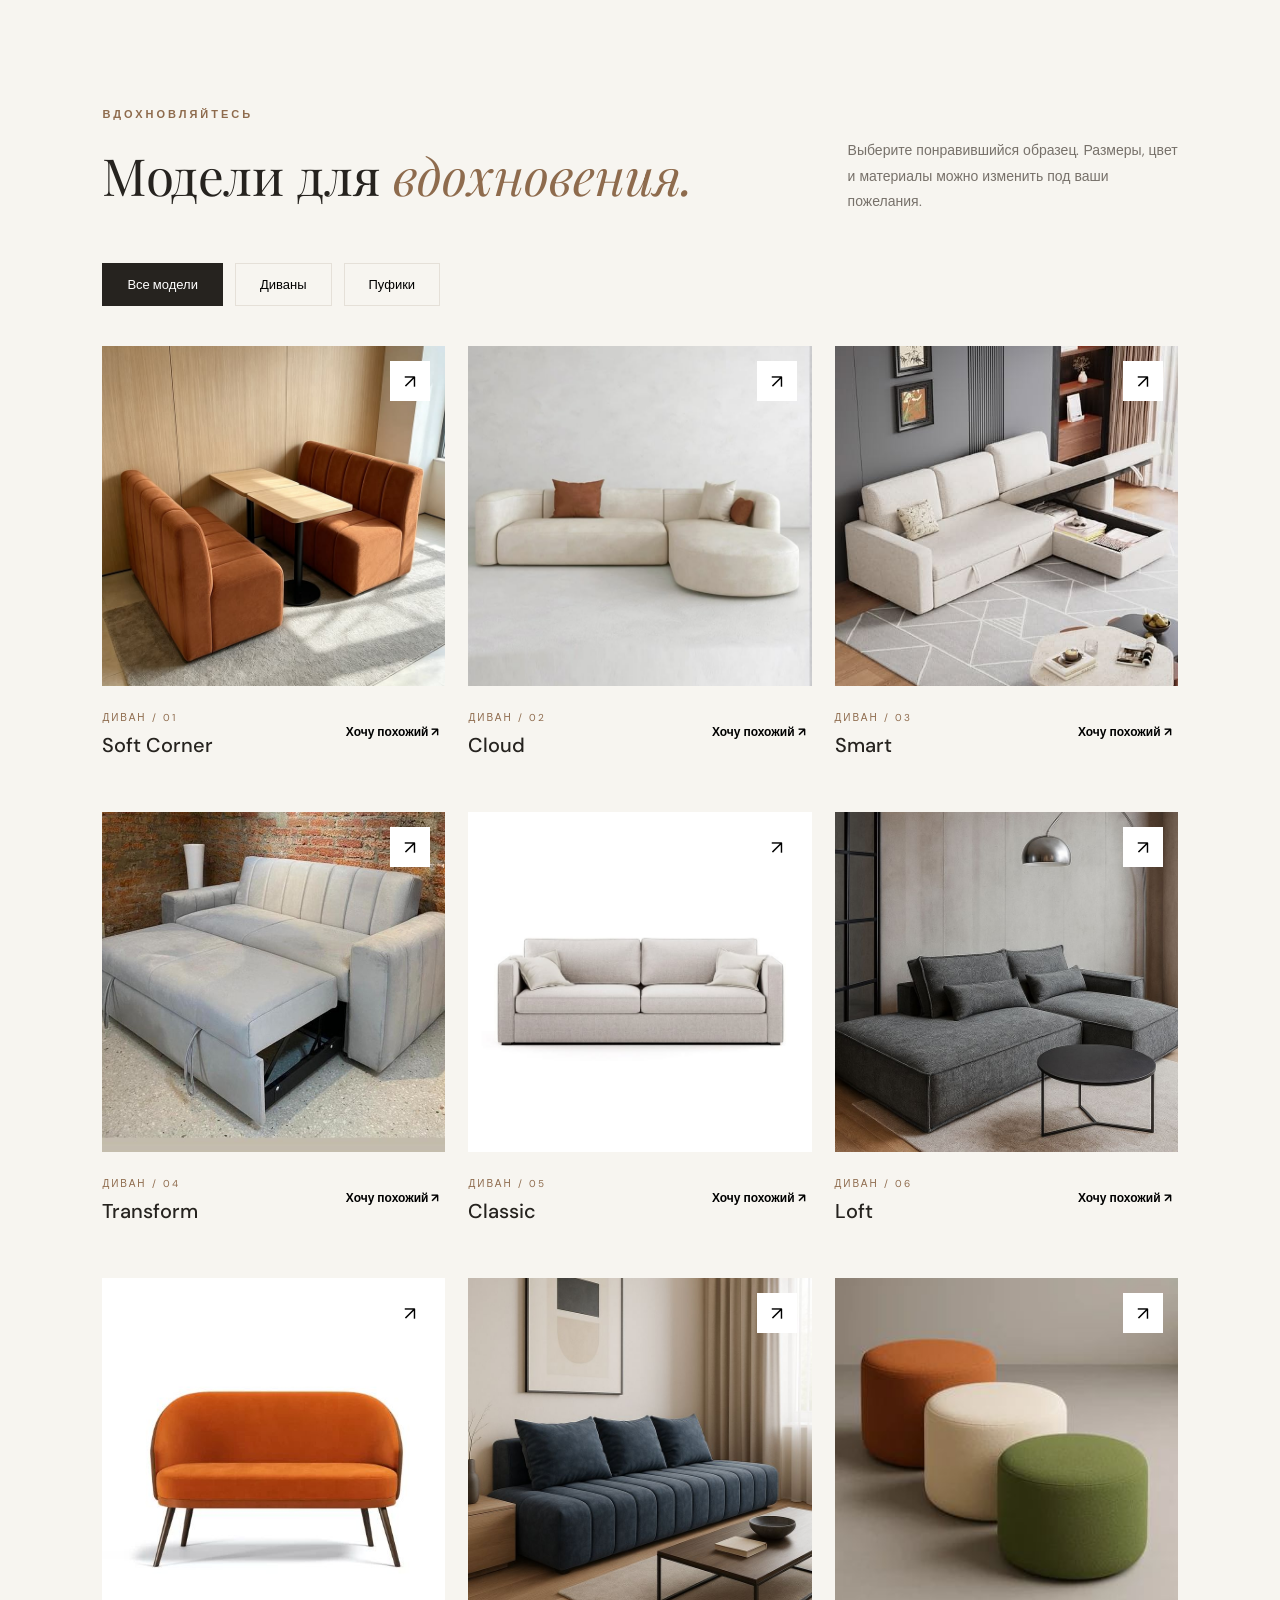
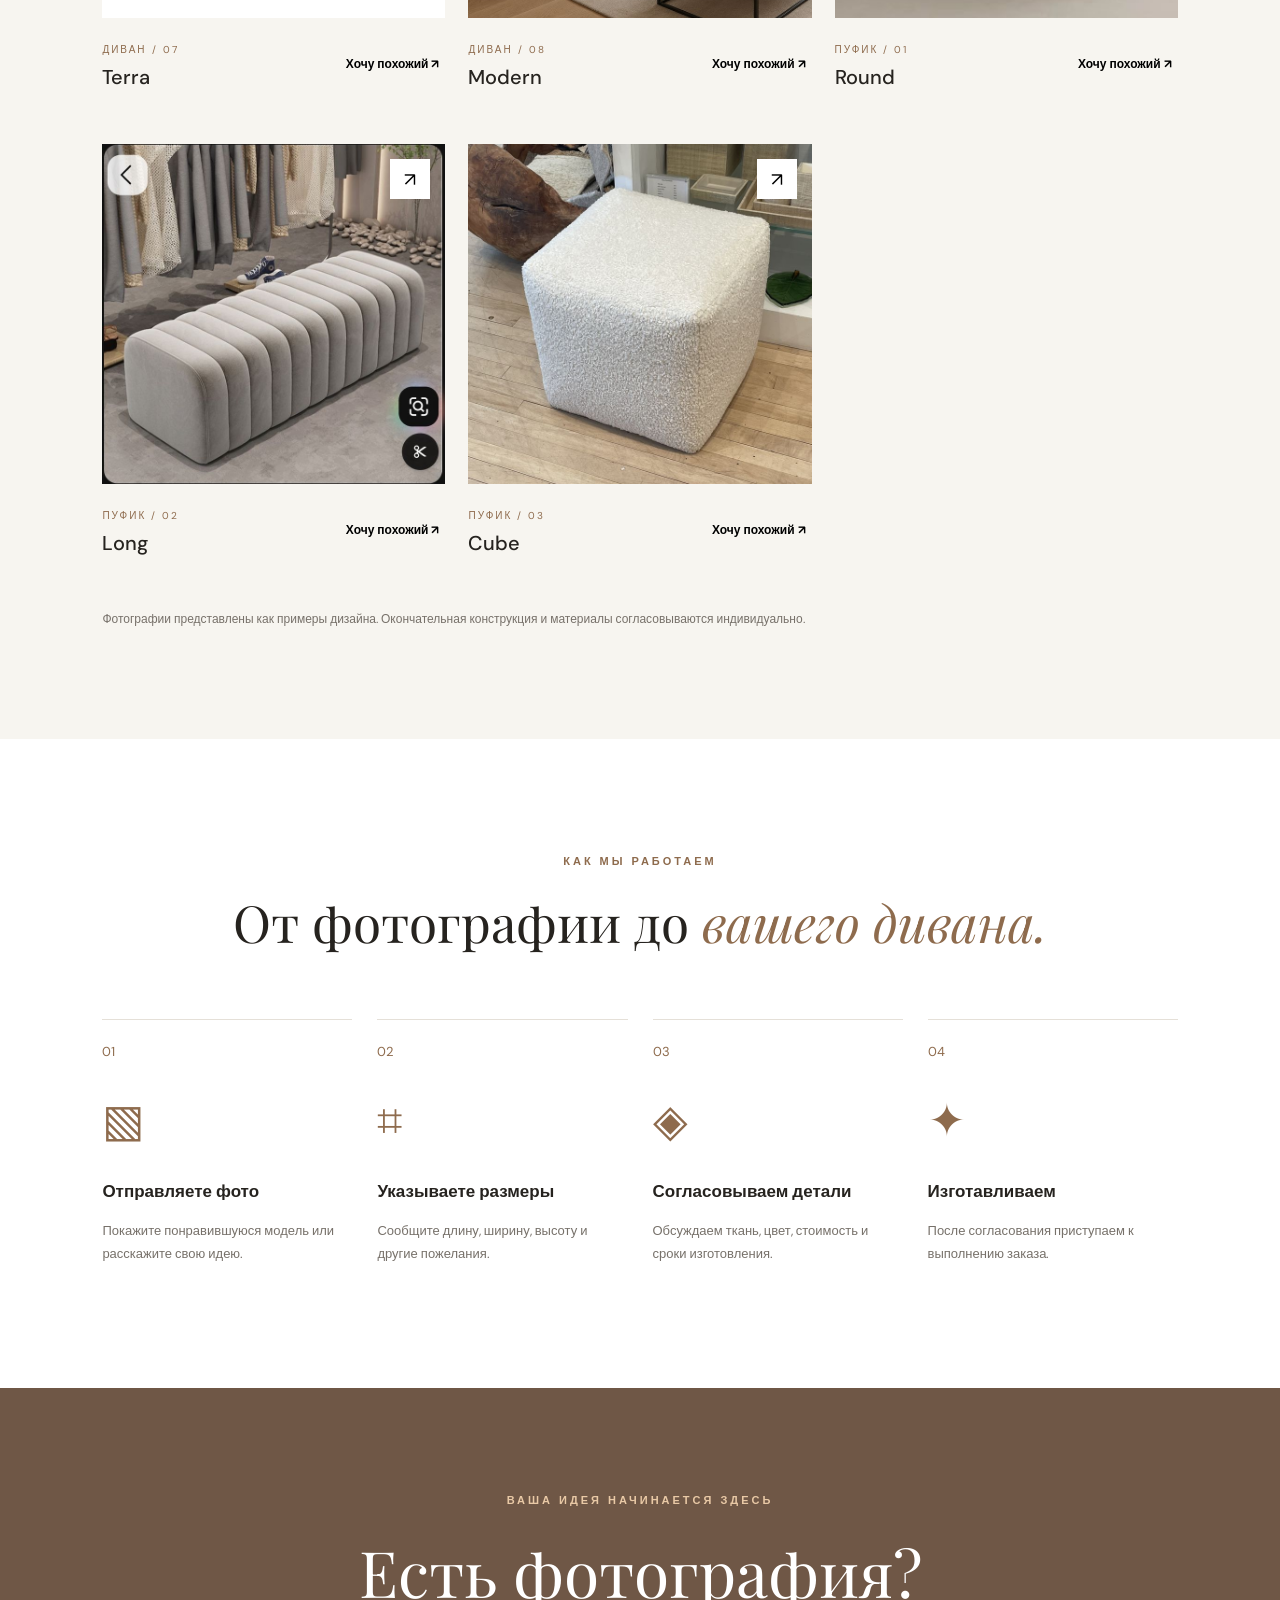
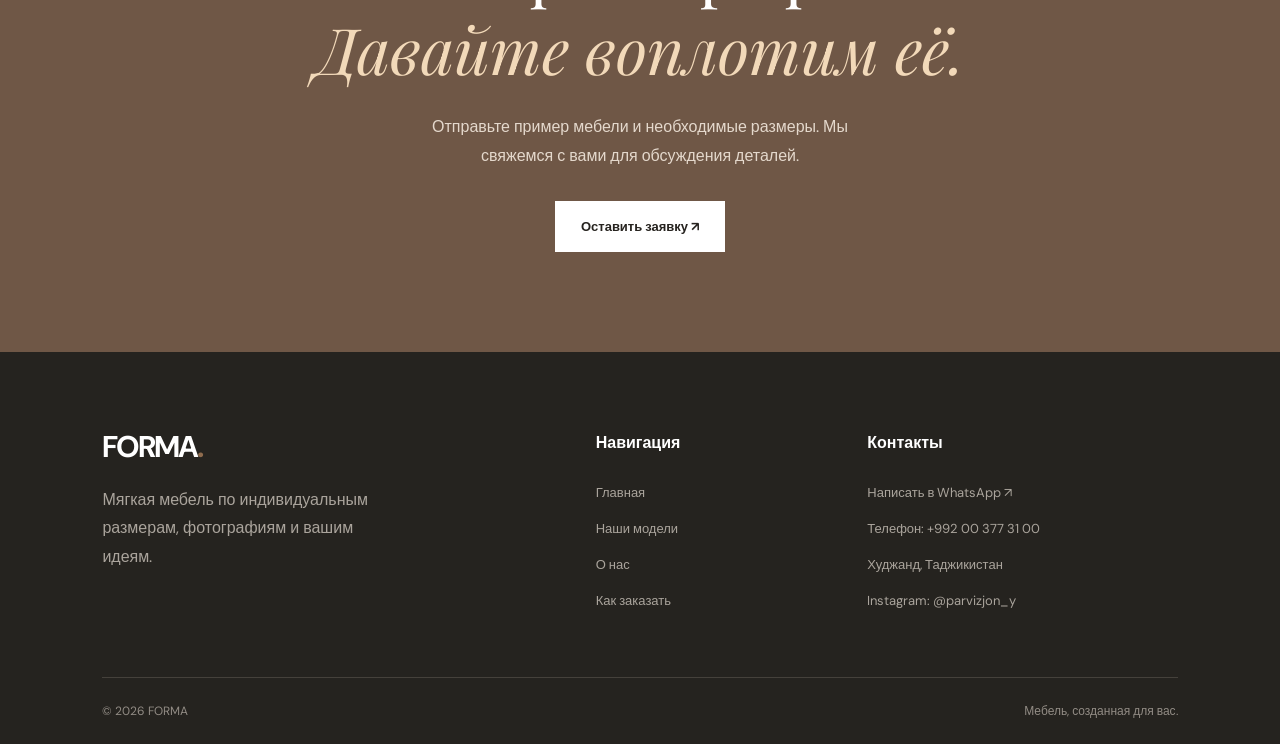
==== commit 9b104332: "Add files via upload" ====
--- a/index.html
+++ b/index.html
@@ -19,6 +19,7 @@
         <a href="#about">О нас</a>
         <a href="#steps">Как заказать</a>
         <a href="#contacts">Контакты</a>
+        <a href="jobs.html">Берём на работу ↗</a>
     </nav>
 
     <button class="btn btn-dark header-order open-order">
